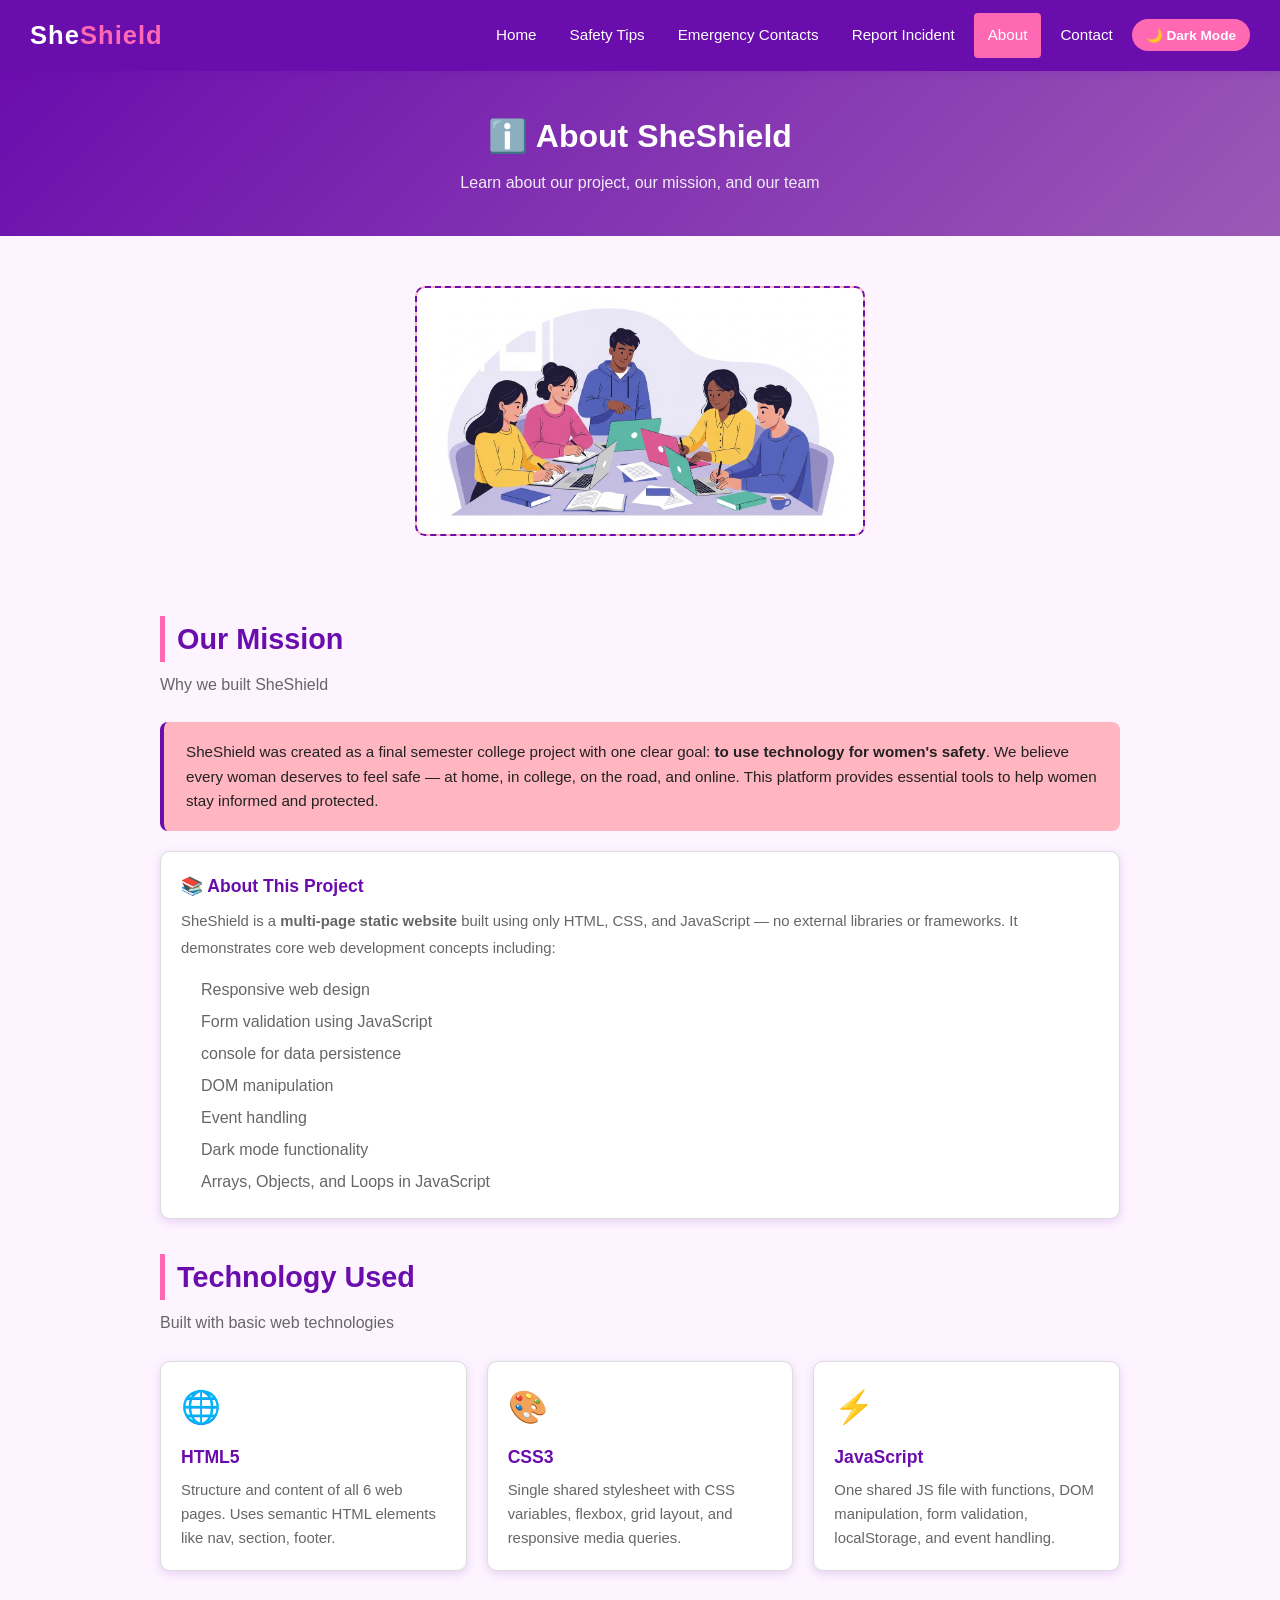
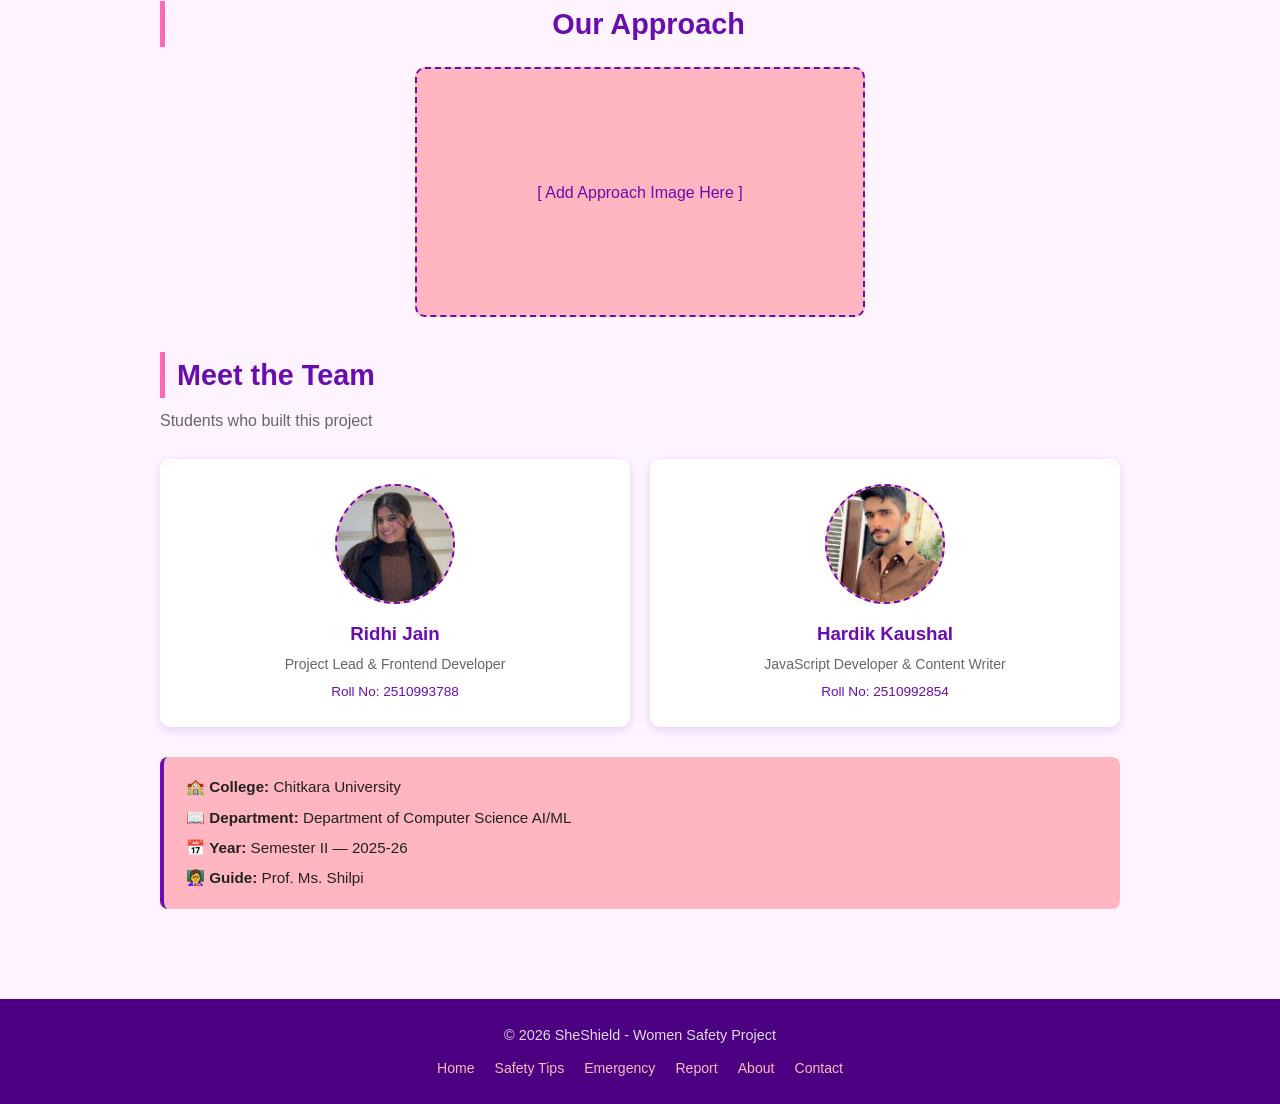
==== about.html @ ef2a4a73 "first commit" ====
<!DOCTYPE html>
<html lang="en">
<head>
  <meta charset="UTF-8" />
  <meta name="viewport" content="width=device-width, initial-scale=1.0" />
  <title>SheShield - About</title>
  <link rel="stylesheet" href="style.css" />
</head>
<body>

  <!-- ==================== NAVBAR ==================== -->
  <nav class="navbar">
    <div class="brand">She<span>Shield</span></div>
    <button class="hamburger" id="hamburgerBtn">&#9776;</button>
    <ul class="nav-links" id="navLinks">
      <li><a href="index.html">Home</a></li>
      <li><a href="tips.html">Safety Tips</a></li>
      <li><a href="emergency.html">Emergency Contacts</a></li>
      <li><a href="report.html">Report Incident</a></li>
      <li><a href="about.html">About</a></li>
      <li><a href="contact.html">Contact</a></li>
      <li><button class="dark-toggle" id="darkToggleBtn">🌙 Dark Mode</button></li>
    </ul>
  </nav>

  <!-- ==================== PAGE HEADER ==================== -->
  <div class="page-header">
    <h1>ℹ️ About SheShield</h1>
    <p>Learn about our project, our mission, and our team</p>
  </div>

  <!-- ==================== IMAGE PLACEHOLDER ==================== -->
  <div class="container" style="text-align:center;">
    <div class="img-placeholder">
      <img src="about.png" alt="About SheShield" onerror="this.parentElement.innerHTML='[ Add About Page Banner Here ]'" />
    </div>
  </div>

  <!-- ==================== ABOUT CONTENT ==================== -->
  <div class="container">

    <!-- Project Mission -->
    <h2 class="section-title">Our Mission</h2>
    <p class="section-subtitle">Why we built SheShield</p>

    <div class="info-box">
      <p>SheShield was created as a final semester college project with one clear goal: <strong>to use technology for women's safety</strong>. We believe every woman deserves to feel safe — at home, in college, on the road, and online. This platform provides essential tools to help women stay informed and protected.</p>
    </div>

    <!-- About Project -->
    <div class="card" style="margin-top:20px;">
      <h3>📚 About This Project</h3>
      <p style="margin-top:8px; line-height:1.8;">
        SheShield is a <strong>multi-page static website</strong> built using only HTML, CSS, and JavaScript — no external libraries or frameworks. It demonstrates core web development concepts including:
      </p>
      <ul style="margin-top:12px; padding-left:20px; color:var(--text-muted); line-height:2;">
        <li>Responsive web design</li>
        <li>Form validation using JavaScript</li>
        <li>console for data persistence</li>
        <li>DOM manipulation</li>
        <li>Event handling</li>
        <li>Dark mode functionality</li>
        <li>Arrays, Objects, and Loops in JavaScript</li>
      </ul>
    </div>

    <!-- Technology Used -->
    <h2 class="section-title" style="margin-top:35px;">Technology Used</h2>
    <p class="section-subtitle">Built with basic web technologies</p>

    <div class="cards-grid">
      <div class="card">
        <div class="card-icon">🌐</div>
        <h3>HTML5</h3>
        <p>Structure and content of all 6 web pages. Uses semantic HTML elements like nav, section, footer.</p>
      </div>
      <div class="card">
        <div class="card-icon">🎨</div>
        <h3>CSS3</h3>
        <p>Single shared stylesheet with CSS variables, flexbox, grid layout, and responsive media queries.</p>
      </div>
      <div class="card">
        <div class="card-icon">⚡</div>
        <h3>JavaScript</h3>
        <p>One shared JS file with functions, DOM manipulation, form validation, localStorage, and event handling.</p>
      </div>
    </div>

    <!-- Second Image Placeholder -->
    <div style="text-align:center; margin-top:30px;">
      <h2 class="section-title">Our Approach</h2>
      <div class="img-placeholder">
        <img src="https://www.diakofam.net/wp-content/uploads/2022/12/social_approach.png" alt="Our Approach" onerror="this.parentElement.innerHTML='[ Add Approach Image Here ]'" />
      </div>
    </div>

    <!-- ==================== TEAM SECTION ==================== -->
    <h2 class="section-title" style="margin-top:35px;">Meet the Team</h2>
    <p class="section-subtitle">Students who built this project</p>

    <div class="cards-grid">

      <!-- Team Member 1 -->
      <div class="team-card">
        <!-- Circular image placeholder - replace src with actual photo -->
        <div class="team-img-placeholder">
          <img src="Campus Image.png" alt="Team Member 1" onerror="this.style.display='none'; this.parentElement.textContent='Photo'" />
        </div>
        <h3>Ridhi Jain</h3>
        <p>Project Lead & Frontend Developer</p>
        <p style="color:var(--purple); margin-top:5px; font-size:0.85rem;">Roll No: 2510993788</p>
      </div>

      <!-- Team Member 2 -->
      <div class="team-card">
        <div class="team-img-placeholder">
          <img src="hardik.png" alt="Team Member 2" onerror="this.style.display='none'; this.parentElement.textContent='Photo'" />
        </div>
        <h3>Hardik Kaushal</h3>
        <p>JavaScript Developer & Content Writer</p>
        <p style="color:var(--purple); margin-top:5px; font-size:0.85rem;">Roll No: 2510992854</p>
      </div>

     

    </div>

    <!-- College Details -->
    <div class="info-box" style="margin-top:30px;">
      <p>🏫 <strong>College:</strong> Chitkara University</p>
      <p style="margin-top:6px;">📖 <strong>Department:</strong> Department of Computer Science AI/ML</p>
      <p style="margin-top:6px;">📅 <strong>Year:</strong> Semester II — 2025-26</p>
      <p style="margin-top:6px;">👩‍🏫 <strong>Guide:</strong> Prof. Ms. Shilpi</p>
    </div>

  </div>

  <!-- ==================== FOOTER ==================== -->
  <footer>
    <p>&copy; 2026 SheShield - Women Safety Project</p>
    <div class="footer-links">
      <a href="index.html">Home</a>
      <a href="tips.html">Safety Tips</a>
      <a href="emergency.html">Emergency</a>
      <a href="report.html">Report</a>
      <a href="about.html">About</a>
      <a href="contact.html">Contact</a>
    </div>
  </footer>

  <script src="script.js"></script>
</body>
</html>
---- style.css ----
/* ===========================================
   SheShield - Common Stylesheet
   Author: Student Project
   Purpose: Shared styles for all pages
   =========================================== */

/* --- CSS Variables for easy color management --- */
:root {
  --purple: #6a0dad;
  --purple-light: #9b59b6;
  --purple-dark: #4a0080;
  --pink: #ff69b4;
  --pink-light: #ffb6c1;
  --white: #ffffff;
  --bg-light: #fdf4ff;
  --text-dark: #222222;
  --text-muted: #666666;
  --border: #ddd;
  --shadow: rgba(106, 13, 173, 0.15);
}

/* --- Dark Mode Variables --- */
body.dark-mode {
  --white: #1a1a2e;
  --bg-light: #16213e;
  --text-dark: #f0f0f0;
  --text-muted: #aaaaaa;
  --border: #444;
  --shadow: rgba(0, 0, 0, 0.4);
}

/* --- Reset & Base Styles --- */
* {
  margin: 0;
  padding: 0;
  box-sizing: border-box;
}

body {
  font-family: Arial, sans-serif;
  background-color: var(--bg-light);
  color: var(--text-dark);
  line-height: 1.6;
  transition: background-color 0.3s, color 0.3s;
}

a {
  text-decoration: none;
  color: inherit;
}

ul {
  list-style: none;
}

/* ===========================================
   NAVBAR
   =========================================== */
.navbar {
  background-color: var(--purple);
  padding: 0 30px;
  display: flex;
  align-items: center;
  justify-content: space-between;
  position: sticky;
  top: 0;
  z-index: 100;
  box-shadow: 0 2px 8px var(--shadow);
}

.navbar .brand {
  color: var(--white);
  font-size: 1.6rem;
  font-weight: bold;
  padding: 15px 0;
  letter-spacing: 1px;
}

.navbar .brand span {
  color: var(--pink);
}

.nav-links {
  display: flex;
  align-items: center;
  gap: 5px;
}

.nav-links li a {
  color: var(--white);
  padding: 10px 14px;
  border-radius: 4px;
  font-size: 0.95rem;
  transition: background-color 0.2s;
  display: block;
}

.nav-links li a:hover,
.nav-links li a.active {
  background-color: var(--pink);
  color: var(--white);
}

.dark-toggle {
  background-color: var(--pink);
  color: var(--white);
  border: none;
  padding: 8px 14px;
  border-radius: 20px;
  cursor: pointer;
  font-size: 0.85rem;
  font-weight: bold;
  transition: background-color 0.2s;
}

.dark-toggle:hover {
  background-color: var(--purple-light);
}

.hamburger {
  display: none;
  font-size: 1.5rem;
  color: var(--white);
  cursor: pointer;
  background: none;
  border: none;
}

/* ===========================================
   HERO SECTION
   =========================================== */
.hero {
  background: linear-gradient(135deg, var(--purple), var(--purple-light));
  color: var(--white);
  text-align: center;
  padding: 60px 20px;
}

.hero h1 {
  font-size: 2.8rem;
  margin-bottom: 15px;
}

.hero h1 span {
  color: var(--pink);
}

.hero p {
  font-size: 1.15rem;
  max-width: 600px;
  margin: 0 auto 25px;
  opacity: 0.9;
}

/* CTA Button */
.btn {
  display: inline-block;
  background-color: var(--pink);
  color: var(--white);
  padding: 12px 28px;
  border-radius: 25px;
  font-size: 1rem;
  font-weight: bold;
  border: none;
  cursor: pointer;
  transition: background-color 0.2s, transform 0.1s;
}

.btn:hover {
  background-color: var(--purple-dark);
  transform: scale(1.03);
}

.btn:active {
  transform: scale(0.98);
}

/* ===========================================
   IMAGE PLACEHOLDER BOX
   (Add your image src inside the img tag)
   =========================================== */
.img-placeholder {
  width: 100%;
  max-width: 450px;
  height: 250px;
  background-color: var(--pink-light);
  border: 2px dashed var(--purple);
  border-radius: 10px;
  display: flex;
  align-items: center;
  justify-content: center;
  color: var(--purple);
  font-size: 1rem;
  margin: 20px auto;
  overflow: hidden;
}

.img-placeholder img {
  width: 100%;
  height: 100%;
  object-fit: cover;
  border-radius: 8px;
}

/* ===========================================
   MAIN CONTENT WRAPPER
   =========================================== */
.container {
  max-width: 1000px;
  margin: 0 auto;
  padding: 30px 20px;
}

.section-title {
  font-size: 1.8rem;
  color: var(--purple);
  margin-bottom: 10px;
  border-left: 5px solid var(--pink);
  padding-left: 12px;
}

.section-subtitle {
  color: var(--text-muted);
  margin-bottom: 25px;
  font-size: 1rem;
}

/* ===========================================
   CARDS
   =========================================== */
.cards-grid {
  display: grid;
  grid-template-columns: repeat(auto-fit, minmax(250px, 1fr));
  gap: 20px;
  margin-top: 20px;
}

.card {
  background-color: var(--white);
  border: 1px solid var(--border);
  border-radius: 10px;
  padding: 20px;
  box-shadow: 0 3px 10px var(--shadow);
  transition: transform 0.2s;
}

.card:hover {
  transform: translateY(-4px);
}

.card h3 {
  color: var(--purple);
  margin-bottom: 8px;
  font-size: 1.1rem;
}

.card p {
  color: var(--text-muted);
  font-size: 0.93rem;
}

.card .card-icon {
  font-size: 2rem;
  margin-bottom: 10px;
}

/* ===========================================
   FORMS
   =========================================== */
.form-section {
  background-color: var(--white);
  border-radius: 10px;
  padding: 30px;
  box-shadow: 0 3px 10px var(--shadow);
  max-width: 600px;
  margin: 0 auto;
}

.form-group {
  margin-bottom: 18px;
}

.form-group label {
  display: block;
  margin-bottom: 6px;
  font-weight: bold;
  color: var(--purple);
  font-size: 0.95rem;
}

.form-group input,
.form-group textarea,
.form-group select {
  width: 100%;
  padding: 10px 14px;
  border: 1px solid var(--border);
  border-radius: 6px;
  font-size: 0.95rem;
  background-color: var(--bg-light);
  color: var(--text-dark);
  transition: border-color 0.2s;
}

.form-group input:focus,
.form-group textarea:focus,
.form-group select:focus {
  outline: none;
  border-color: var(--purple);
}

.form-group textarea {
  resize: vertical;
  min-height: 100px;
}

.error-msg {
  color: red;
  font-size: 0.82rem;
  margin-top: 4px;
  display: none;
}

.submit-btn {
  width: 100%;
  background-color: var(--purple);
  color: var(--white);
  padding: 12px;
  border: none;
  border-radius: 6px;
  font-size: 1rem;
  font-weight: bold;
  cursor: pointer;
  transition: background-color 0.2s;
}

.submit-btn:hover {
  background-color: var(--purple-dark);
}

/* ===========================================
   ALERT / SUCCESS MESSAGE
   =========================================== */
.alert-box {
  padding: 14px 20px;
  border-radius: 6px;
  margin: 15px 0;
  font-weight: bold;
  display: none;
}

.alert-box.success {
  background-color: #d4edda;
  color: #155724;
  border: 1px solid #c3e6cb;
}

.alert-box.error {
  background-color: #f8d7da;
  color: #721c24;
  border: 1px solid #f5c6cb;
}

/* ===========================================
   EMERGENCY CONTACTS PAGE
   =========================================== */
.contact-card {
  background-color: var(--white);
  border-left: 5px solid var(--pink);
  border-radius: 8px;
  padding: 18px 22px;
  margin-bottom: 16px;
  box-shadow: 0 2px 8px var(--shadow);
  display: flex;
  align-items: center;
  gap: 20px;
}

.contact-card .contact-icon {
  font-size: 2rem;
  min-width: 45px;
  text-align: center;
}

.contact-card h3 {
  color: var(--purple);
  font-size: 1.1rem;
  margin-bottom: 3px;
}

.contact-card p {
  color: var(--text-muted);
  font-size: 0.9rem;
}

.contact-card .phone-num {
  font-size: 1.3rem;
  font-weight: bold;
  color: var(--purple-dark);
  margin-top: 5px;
}

/* ===========================================
   ABOUT PAGE - Team section
   =========================================== */
.team-card {
  text-align: center;
  background-color: var(--white);
  border-radius: 10px;
  padding: 25px 15px;
  box-shadow: 0 3px 10px var(--shadow);
}

.team-card .team-img-placeholder {
  width: 120px;
  height: 120px;
  background-color: var(--pink-light);
  border: 2px dashed var(--purple);
  border-radius: 50%;
  margin: 0 auto 15px;
  display: flex;
  align-items: center;
  justify-content: center;
  color: var(--purple);
  font-size: 0.75rem;
  overflow: hidden;
}

.team-card .team-img-placeholder img {
  width: 100%;
  height: 100%;
  object-fit: cover;
  border-radius: 50%;
}

.team-card h3 {
  color: var(--purple);
  margin-bottom: 4px;
}

.team-card p {
  color: var(--text-muted);
  font-size: 0.88rem;
}

/* ===========================================
   INFO BOX
   =========================================== */
.info-box {
  background-color: var(--pink-light);
  border-radius: 8px;
  padding: 18px 22px;
  margin: 20px 0;
  border-left: 4px solid var(--purple);
}

body.dark-mode .info-box {
  background-color: #2d1b3d;
}

.info-box p {
  color: var(--text-dark);
  font-size: 0.95rem;
}

/* ===========================================
   FOOTER
   =========================================== */
footer {
  background-color: var(--purple-dark);
  color: var(--white);
  text-align: center;
  padding: 25px 20px;
  margin-top: 40px;
}

footer p {
  font-size: 0.9rem;
  opacity: 0.85;
  margin-bottom: 6px;
}

footer .footer-links {
  display: flex;
  justify-content: center;
  gap: 20px;
  flex-wrap: wrap;
  margin-top: 10px;
}

footer .footer-links a {
  color: var(--pink-light);
  font-size: 0.88rem;
  transition: color 0.2s;
}

footer .footer-links a:hover {
  color: var(--pink);
}

/* ===========================================
   SAVED REPORTS TABLE
   =========================================== */
.reports-table {
  width: 100%;
  border-collapse: collapse;
  margin-top: 20px;
  background-color: var(--white);
  border-radius: 8px;
  overflow: hidden;
  box-shadow: 0 3px 10px var(--shadow);
}

.reports-table th {
  background-color: var(--purple);
  color: var(--white);
  padding: 12px 15px;
  text-align: left;
  font-size: 0.9rem;
}

.reports-table td {
  padding: 10px 15px;
  border-bottom: 1px solid var(--border);
  font-size: 0.9rem;
  color: var(--text-dark);
}

.reports-table tr:last-child td {
  border-bottom: none;
}

.reports-table tr:hover td {
  background-color: var(--bg-light);
}

/* ===========================================
   PAGE HEADER BANNER
   =========================================== */
.page-header {
  background: linear-gradient(135deg, var(--purple), var(--purple-light));
  color: var(--white);
  text-align: center;
  padding: 40px 20px;
}

.page-header h1 {
  font-size: 2rem;
  margin-bottom: 8px;
}

.page-header p {
  font-size: 1rem;
  opacity: 0.9;
}

/* ===========================================
   RESPONSIVE DESIGN (Mobile)
   =========================================== */
@media (max-width: 768px) {
  .nav-links {
    display: none;
    flex-direction: column;
    width: 100%;
    background-color: var(--purple-dark);
    padding: 10px 0;
  }

  .nav-links.open {
    display: flex;
  }

  .navbar {
    flex-wrap: wrap;
    padding: 0 15px;
  }

  .hamburger {
    display: block;
  }

  .hero h1 {
    font-size: 1.8rem;
  }

  .section-title {
    font-size: 1.4rem;
  }

  .contact-card {
    flex-direction: column;
    text-align: center;
  }

  .reports-table th,
  .reports-table td {
    font-size: 0.78rem;
    padding: 8px 10px;
  }
}
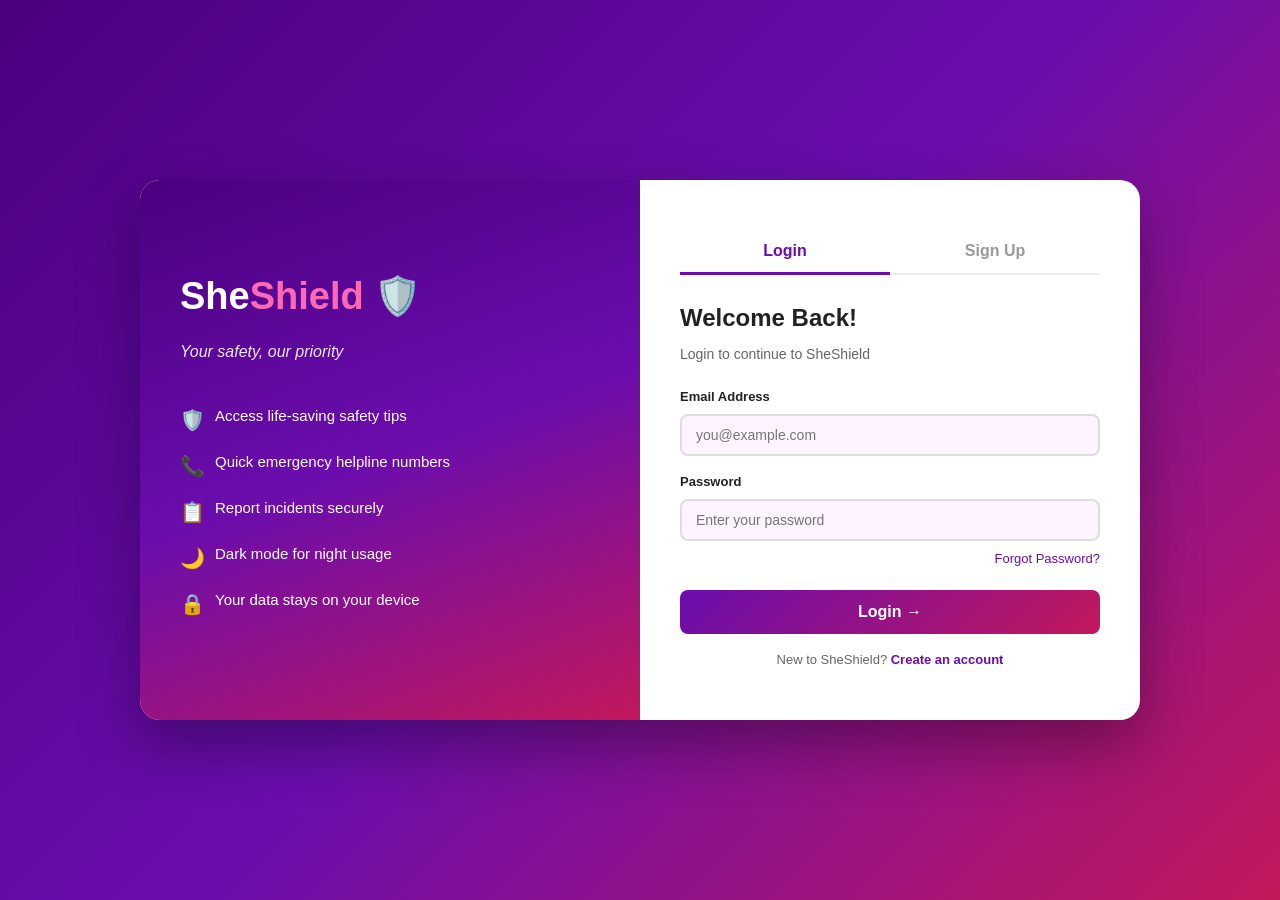
==== commit b7d7d099: "Fixed login page errors" ====
--- a/about.html
+++ b/about.html
@@ -20,19 +20,21 @@
       <li><a href="about.html">About</a></li>
       <li><a href="contact.html">Contact</a></li>
       <li><button class="dark-toggle" id="darkToggleBtn">🌙 Dark Mode</button></li>
+      <li><span id="navUserName" style="color:#ffb6c1; font-size:14px; padding:6px 10px; background:rgba(255,255,255,0.1); border-radius:16px;"></span></li>
+      <li><button onclick="ssLogout()" style="background:transparent; border:1px solid #ffb6c1; color:#ffb6c1; padding:6px 14px; border-radius:16px; cursor:pointer; font-family:inherit; font-size:13px;">Logout</button></li>
     </ul>
   </nav>
 
   <!-- ==================== PAGE HEADER ==================== -->
   <div class="page-header">
-    <h1>ℹ️ About SheShield</h1>
+    <h1>About SheShield</h1>
     <p>Learn about our project, our mission, and our team</p>
   </div>
 
   <!-- ==================== IMAGE PLACEHOLDER ==================== -->
   <div class="container" style="text-align:center;">
     <div class="img-placeholder">
-      <img src="about.png" alt="About SheShield" onerror="this.parentElement.innerHTML='[ Add About Page Banner Here ]'" />
+      <img src="about.png" alt="About SheShield" />
     </div>
   </div>
 
@@ -56,7 +58,7 @@
       <ul style="margin-top:12px; padding-left:20px; color:var(--text-muted); line-height:2;">
         <li>Responsive web design</li>
         <li>Form validation using JavaScript</li>
-        <li>console for data persistence</li>
+        <li>localStorage for data persistence</li>
         <li>DOM manipulation</li>
         <li>Event handling</li>
         <li>Dark mode functionality</li>
@@ -90,7 +92,7 @@
     <div style="text-align:center; margin-top:30px;">
       <h2 class="section-title">Our Approach</h2>
       <div class="img-placeholder">
-        <img src="https://www.diakofam.net/wp-content/uploads/2022/12/social_approach.png" alt="Our Approach" onerror="this.parentElement.innerHTML='[ Add Approach Image Here ]'" />
+        <img src="https://www.diakofam.net/wp-content/uploads/2022/12/social_approach.png" alt="Our Approach" />
       </div>
     </div>
 
@@ -121,8 +123,6 @@
         <p style="color:var(--purple); margin-top:5px; font-size:0.85rem;">Roll No: 2510992854</p>
       </div>
 
-     
-
     </div>
 
     <!-- College Details -->
@@ -132,7 +132,6 @@
       <p style="margin-top:6px;">📅 <strong>Year:</strong> Semester II — 2025-26</p>
       <p style="margin-top:6px;">👩‍🏫 <strong>Guide:</strong> Prof. Ms. Shilpi</p>
     </div>
-
   </div>
 
   <!-- ==================== FOOTER ==================== -->
@@ -150,4 +149,4 @@
 
   <script src="script.js"></script>
 </body>
-</html>+</html>
--- a/style.css
+++ b/style.css
@@ -68,6 +68,7 @@
   box-shadow: 0 2px 8px var(--shadow);
 }
 
+/* Site logo/brand name */
 .navbar .brand {
   color: var(--white);
   font-size: 1.6rem;
@@ -80,6 +81,7 @@
   color: var(--pink);
 }
 
+/* Nav links */
 .nav-links {
   display: flex;
   align-items: center;
@@ -101,6 +103,7 @@
   color: var(--white);
 }
 
+/* Dark mode toggle button */
 .dark-toggle {
   background-color: var(--pink);
   color: var(--white);
@@ -117,6 +120,7 @@
   background-color: var(--purple-light);
 }
 
+/* Mobile hamburger (simple) */
 .hamburger {
   display: none;
   font-size: 1.5rem;
@@ -127,7 +131,7 @@
 }
 
 /* ===========================================
-   HERO SECTION
+   HERO SECTION (used on Home page)
    =========================================== */
 .hero {
   background: linear-gradient(135deg, var(--purple), var(--purple-light));
@@ -177,7 +181,7 @@
 
 /* ===========================================
    IMAGE PLACEHOLDER BOX
-   (Add your image src inside the img tag)
+   (Leave this box — add your own image src)
    =========================================== */
 .img-placeholder {
   width: 100%;
@@ -195,6 +199,7 @@
   overflow: hidden;
 }
 
+/* If a real <img> is inside the placeholder */
 .img-placeholder img {
   width: 100%;
   height: 100%;
@@ -211,6 +216,7 @@
   padding: 30px 20px;
 }
 
+/* Section titles */
 .section-title {
   font-size: 1.8rem;
   color: var(--purple);
@@ -226,7 +232,7 @@
 }
 
 /* ===========================================
-   CARDS
+   CARDS (used on Tips, About, etc.)
    =========================================== */
 .cards-grid {
   display: grid;
@@ -313,13 +319,15 @@
   min-height: 100px;
 }
 
+/* Error message below fields */
 .error-msg {
   color: red;
   font-size: 0.82rem;
   margin-top: 4px;
-  display: none;
-}
-
+  display: none; /* shown by JS when needed */
+}
+
+/* Submit button */
 .submit-btn {
   width: 100%;
   background-color: var(--purple);
@@ -338,14 +346,14 @@
 }
 
 /* ===========================================
-   ALERT / SUCCESS MESSAGE
+   ALERT / SUCCESS MESSAGE (shown by JS)
    =========================================== */
 .alert-box {
   padding: 14px 20px;
   border-radius: 6px;
   margin: 15px 0;
   font-weight: bold;
-  display: none;
+  display: none; /* JS will show/hide this */
 }
 
 .alert-box.success {
@@ -443,7 +451,7 @@
 }
 
 /* ===========================================
-   INFO BOX
+   INFO BOX (used on various pages)
    =========================================== */
 .info-box {
   background-color: var(--pink-light);
@@ -498,7 +506,7 @@
 }
 
 /* ===========================================
-   SAVED REPORTS TABLE
+   SAVED REPORTS TABLE (Report page)
    =========================================== */
 .reports-table {
   width: 100%;
@@ -534,7 +542,7 @@
 }
 
 /* ===========================================
-   PAGE HEADER BANNER
+   PAGE HEADER BANNER (for inner pages)
    =========================================== */
 .page-header {
   background: linear-gradient(135deg, var(--purple), var(--purple-light));
@@ -557,6 +565,7 @@
    RESPONSIVE DESIGN (Mobile)
    =========================================== */
 @media (max-width: 768px) {
+  /* Hide nav links on small screens */
   .nav-links {
     display: none;
     flex-direction: column;
@@ -565,6 +574,7 @@
     padding: 10px 0;
   }
 
+  /* When hamburger is clicked, show links */
   .nav-links.open {
     display: flex;
   }
@@ -596,4 +606,4 @@
     font-size: 0.78rem;
     padding: 8px 10px;
   }
-}+}
